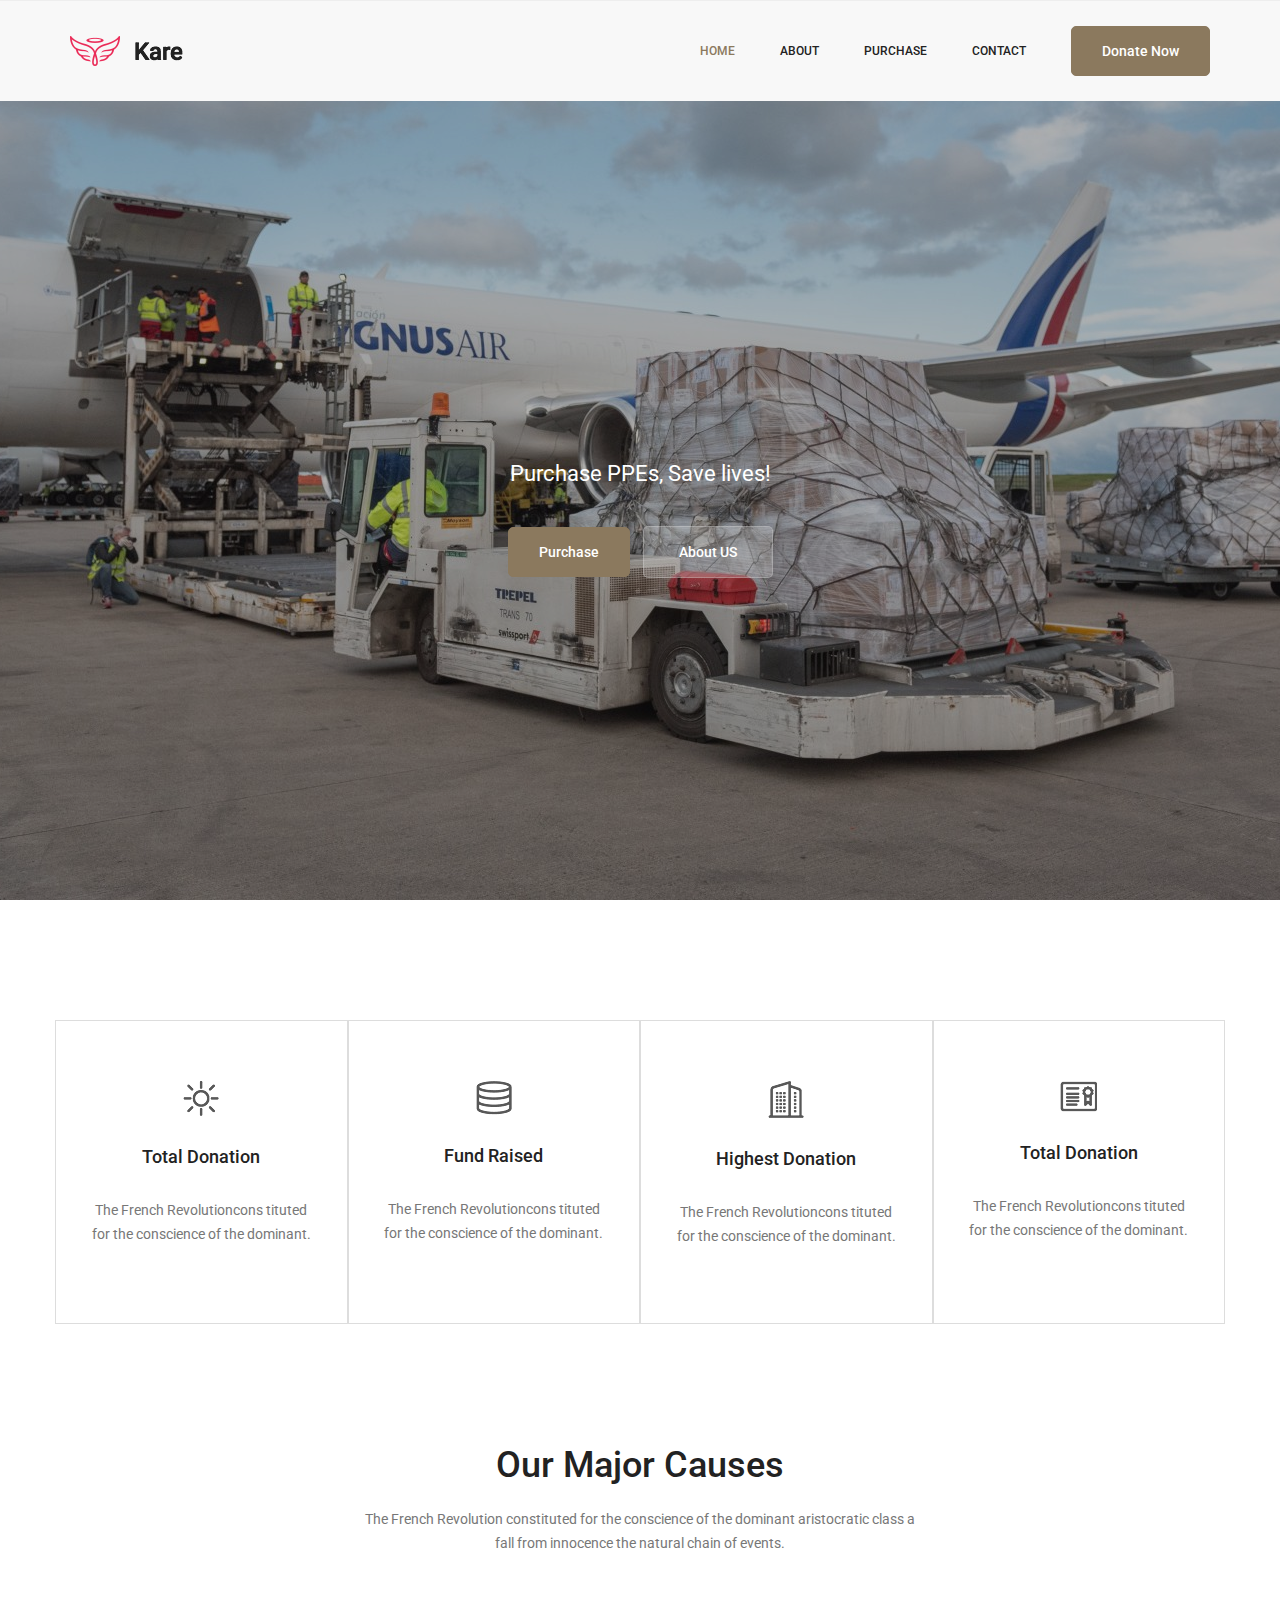
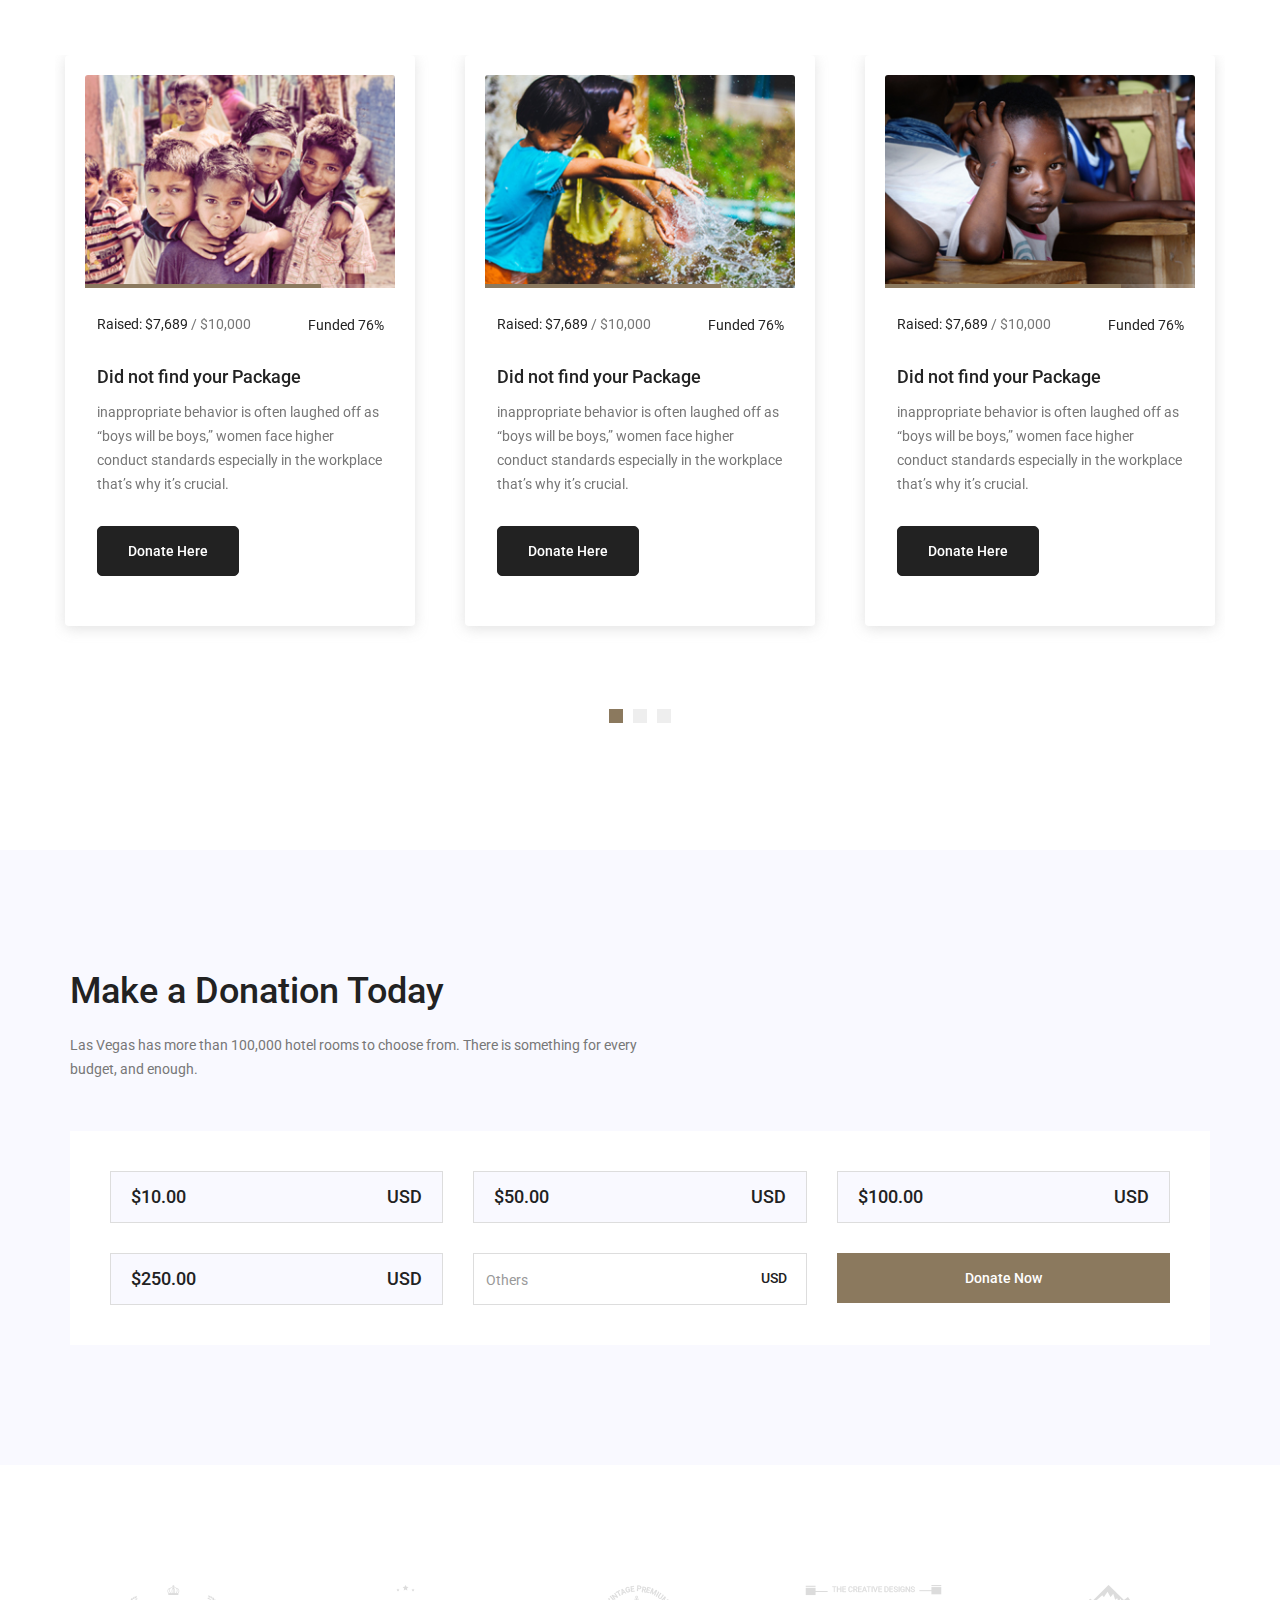
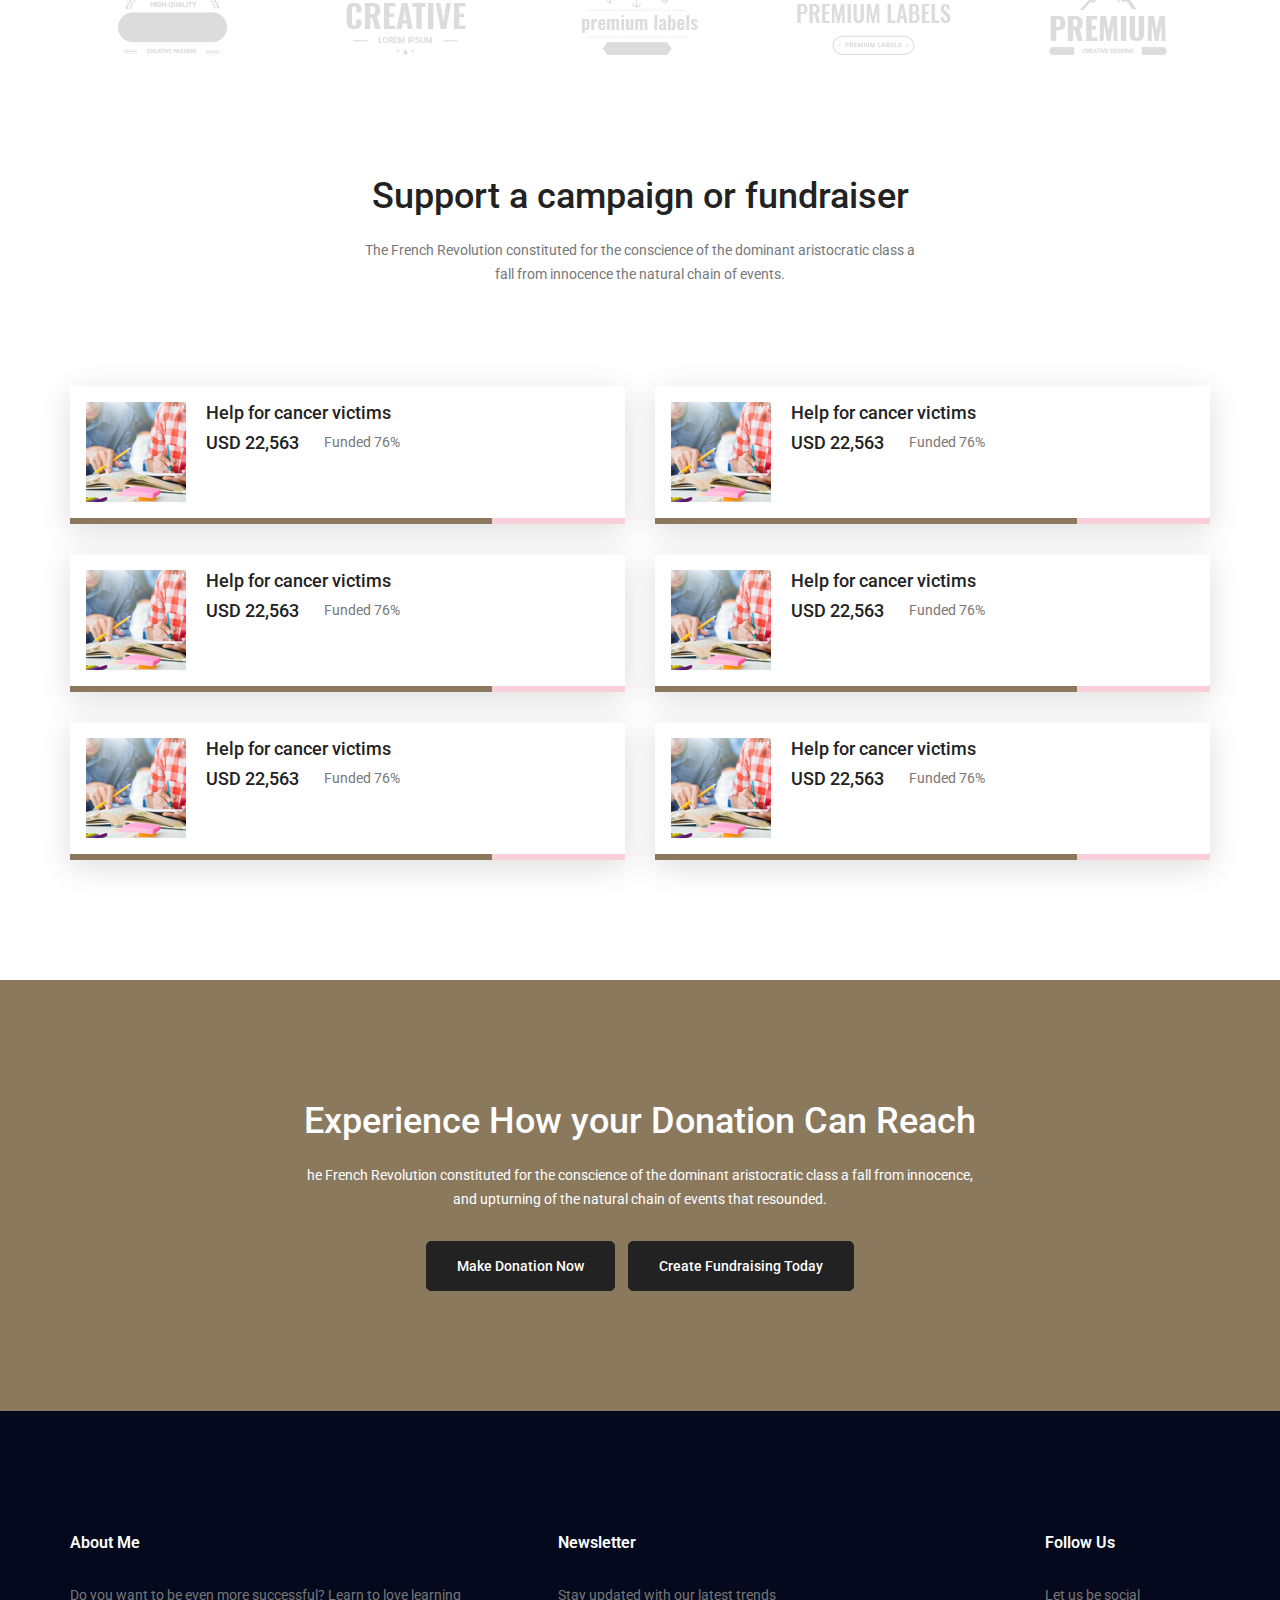
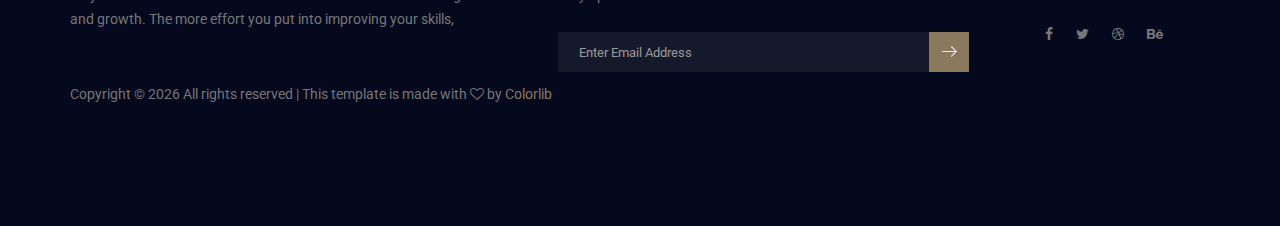
==== index.html @ 0da56884 "skeleton code" ====
<!doctype html>
<html lang="en">

<head>
	<!-- Required meta tags -->
	<meta charset="utf-8">
	<meta name="viewport" content="width=device-width, initial-scale=1, shrink-to-fit=no">
	<link rel="icon" href="img/favicon.png" type="image/png">
	<title>Kare Charity</title>
	<!-- Bootstrap CSS -->
	<link rel="stylesheet" href="css/bootstrap.css">
	<link rel="stylesheet" href="vendors/linericon/style.css">
	<link rel="stylesheet" href="css/font-awesome.min.css">
	<link rel="stylesheet" href="vendors/owl-carousel/owl.carousel.min.css">
	<link rel="stylesheet" href="vendors/lightbox/simpleLightbox.css">
	<link rel="stylesheet" href="vendors/nice-select/css/nice-select.css">
	<link rel="stylesheet" href="vendors/animate-css/animate.css">
	<link rel="stylesheet" href="vendors/jquery-ui/jquery-ui.css">
	<!-- main css -->
	<link rel="stylesheet" href="css/style.css">
	<link rel="stylesheet" href="css/responsive.css">
</head>

<body>


	<!--================Header Menu Area =================-->
	<header class="header_area">
		<div class="main_menu">
			<nav class="navbar navbar-expand-lg navbar-light">
				<div class="container">
					<!-- Brand and toggle get grouped for better mobile display -->
					<a class="navbar-brand logo_h" href="index.html">
						<img src="img/logo.png" alt="">
					</a>
					<button class="navbar-toggler" type="button" data-toggle="collapse"
						data-target="#navbarSupportedContent" aria-controls="navbarSupportedContent"
						aria-expanded="false" aria-label="Toggle navigation">
						<span class="icon-bar"></span>
						<span class="icon-bar"></span>
						<span class="icon-bar"></span>
					</button>
					<!-- Collect the nav links, forms, and other content for toggling -->
					<div class="collapse navbar-collapse offset" id="navbarSupportedContent">
						<div class="row ml-0 w-100">
							<div class="col-lg-12 pr-0">
								<ul class="nav navbar-nav center_nav pull-right">
									<li class="nav-item active">
										<a class="nav-link" href="index.html">Home</a>
									</li>
									<li class="nav-item ">
										<a class="nav-link" href="causes.html">About</a>
									</li>
									<li class="nav-item submenu dropdown">
										<a href="#" class="nav-link dropdown-toggle" data-toggle="dropdown"
											role="button" aria-haspopup="true" aria-expanded="false">Purchase</a>
										<ul class="dropdown-menu">
											<li class="nav-item">
												<a class="nav-link" href="about.html">Face Mask</a>
											</li>
											<li class="nav-item">
												<a class="nav-link" href="donation.html">Hand gloves</a>
											</li>
											<li class="nav-item">
												<a class="nav-link" href="elements.html">Face shield</a>
											</li>
										</ul>
									</li>
									<li class="nav-item">
										<a class="nav-link" href="contact.html">Contact</a>
									</li>
									<li class="nav-item">
										<a class="main_btn" href="donation.html">donate now</a>
									</li>
								</ul>
							</div>
						</div>
					</div>
				</div>
			</nav>
		</div>
	</header>
	<!--================Header Menu Area =================-->

	<!--================ Home Banner Area =================-->
	<section class="home_banner_area">
		<div class="overlay"></div>
		<div class="banner_inner d-flex align-items-center">
			<div class="container">
				<div class="banner_content row">
					<div class="offset-lg-2 col-lg-8">
						<p style="font-size: 22px">Purchase PPEs, Save lives!</p>
						<a class="main_btn mr-10" href="#">Purchase</a>
						<a class="white_bg_btn" href="#">About US</a>
					</div>
				</div>
			</div>
		</div>
	</section>
	<!--================ End Home Banner Area =================-->


	<!--================ Start important-points section =================-->
	<section class="donation_details pad_top">
		<div class="container">
			<div class="row">
				<div class="col-lg-3 col-md-6 single_donation_box">
					<img src="img/icons/home1.png" alt="">
					<h4>Total Donation</h4>
					<p>
						The French Revolutioncons tituted for the conscience of the dominant.
					</p>
				</div>
				<div class="col-lg-3 col-md-6 single_donation_box">
					<img src="img/icons/home2.png" alt="">
					<h4>Fund Raised</h4>
					<p>
						The French Revolutioncons tituted for the conscience of the dominant.
					</p>
				</div>
				<div class="col-lg-3 col-md-6 single_donation_box">
					<img src="img/icons/home3.png" alt="">
					<h4>Highest Donation</h4>
					<p>
						The French Revolutioncons tituted for the conscience of the dominant.
					</p>
				</div>
				<div class="col-lg-3 col-md-6 single_donation_box">
					<img src="img/icons/home4.png" alt="">
					<h4>Total Donation</h4>
					<p>
						The French Revolutioncons tituted for the conscience of the dominant.
					</p>
				</div>
			</div>
		</div>
	</section>
	<!--================ End important-points section =================-->

	<!--================ Start Our Major Cause section =================-->
	<section class="our_major_cause section_gap">
		<div class="container">
			<div class="row justify-content-center section-title-wrap">
				<div class="col-lg-12">
					<h1>Our Major Causes</h1>
					<p>
						The French Revolution constituted for the conscience of the dominant aristocratic class a fall
						from innocence the natural
						chain of events.
					</p>
				</div>
			</div>

			<div class="row">
				<div id="our-major-cause" class="owl-carousel">
					<div class="card">
						<div class="card-body">
							<figure>
								<img class="card-img-top img-fluid" src="img/donation/d1.jpg" alt="Card image cap">
							</figure>
							<div class="progress">
								<div class="progress-bar" role="progressbar" aria-valuenow="76" aria-valuemin="0"
									aria-valuemax="100" style="width: 76%;">
									<span>Funded 76%</span>
								</div>
							</div>
							<div class="card_inner_body">
								<div class="card-body-top">
									<span>Raised: $7,689</span> / $10,000
								</div>
								<h4 class="card-title">Did not find your Package</h4>
								<p class="card-text">inappropriate behavior is often laughed off as “boys will be boys,”
									women face higher conduct standards especially
									in the workplace that’s why it’s crucial.
								</p>
								<a href="#" class="main_btn2">donate here</a>
							</div>
						</div>
					</div>

					<div class="card">
						<div class="card-body">
							<figure>
								<img class="card-img-top img-fluid" src="img/donation/d2.jpg" alt="Card image cap">
							</figure>
							<div class="progress">
								<div class="progress-bar" role="progressbar" aria-valuenow="76" aria-valuemin="0"
									aria-valuemax="100" style="width: 76%;">
									<span>Funded 76%</span>
								</div>
							</div>
							<div class="card_inner_body">
								<div class="card-body-top">
									<span>Raised: $7,689</span> / $10,000
								</div>
								<h4 class="card-title">Did not find your Package</h4>
								<p class="card-text">inappropriate behavior is often laughed off as “boys will be boys,”
									women face higher conduct standards especially
									in the workplace that’s why it’s crucial.
								</p>
								<a href="#" class="main_btn2">donate here</a>
							</div>
						</div>
					</div>

					<div class="card">
						<div class="card-body">
							<figure>
								<img class="card-img-top img-fluid" src="img/donation/d3.jpg" alt="Card image cap">
							</figure>
							<div class="progress">
								<div class="progress-bar" role="progressbar" aria-valuenow="76" aria-valuemin="0"
									aria-valuemax="100" style="width: 76%;">
									<span>Funded 76%</span>
								</div>
							</div>
							<div class="card_inner_body">
								<div class="card-body-top">
									<span>Raised: $7,689</span> / $10,000
								</div>
								<h4 class="card-title">Did not find your Package</h4>
								<p class="card-text">inappropriate behavior is often laughed off as “boys will be boys,”
									women face higher conduct standards especially
									in the workplace that’s why it’s crucial.
								</p>
								<a href="#" class="main_btn2">donate here</a>
							</div>
						</div>
					</div>

					<div class="card">
						<div class="card-body">
							<figure>
								<img class="card-img-top img-fluid" src="img/donation/d2.jpg" alt="Card image cap">
							</figure>
							<div class="progress">
								<div class="progress-bar" role="progressbar" aria-valuenow="76" aria-valuemin="0"
									aria-valuemax="100" style="width: 76%;">
									<span>Funded 76%</span>
								</div>
							</div>
							<div class="card_inner_body">
								<div class="card-body-top">
									<span>Raised: $7,689</span> / $10,000
								</div>
								<h4 class="card-title">Did not find your Package</h4>
								<p class="card-text">inappropriate behavior is often laughed off as “boys will be boys,”
									women face higher conduct standards especially
									in the workplace that’s why it’s crucial.
								</p>
								<a href="#" class="main_btn2">donate here</a>
							</div>
						</div>
					</div>

					<div class="card">
						<div class="card-body">
							<figure>
								<img class="card-img-top img-fluid" src="img/donation/d3.jpg" alt="Card image cap">
							</figure>
							<div class="progress">
								<div class="progress-bar" role="progressbar" aria-valuenow="76" aria-valuemin="0"
									aria-valuemax="100" style="width: 76%;">
									<span>Funded 76%</span>
								</div>
							</div>
							<div class="card_inner_body">
								<div class="card-body-top">
									<span>Raised: $7,689</span> / $10,000
								</div>
								<h4 class="card-title">Did not find your Package</h4>
								<p class="card-text">inappropriate behavior is often laughed off as “boys will be boys,”
									women face higher conduct standards especially
									in the workplace that’s why it’s crucial.
								</p>
								<a href="#" class="main_btn2">donate here</a>
							</div>
						</div>
					</div>

					<div class="card">
						<div class="card-body">
							<figure>
								<img class="card-img-top img-fluid" src="img/donation/d1.jpg" alt="Card image cap">
							</figure>
							<div class="progress">
								<div class="progress-bar" role="progressbar" aria-valuenow="76" aria-valuemin="0"
									aria-valuemax="100" style="width: 76%;">
									<span>Funded 76%</span>
								</div>
							</div>
							<div class="card_inner_body">
								<div class="card-body-top">
									<span>Raised: $7,689</span> / $10,000
								</div>
								<h4 class="card-title">Did not find your Package</h4>
								<p class="card-text">inappropriate behavior is often laughed off as “boys will be boys,”
									women face higher conduct standards especially
									in the workplace that’s why it’s crucial.
								</p>
								<a href="#" class="main_btn2">donate here</a>
							</div>
						</div>
					</div>

					<div class="card">
						<div class="card-body">
							<figure>
								<img class="card-img-top img-fluid" src="img/donation/d2.jpg" alt="Card image cap">
							</figure>
							<div class="progress">
								<div class="progress-bar" role="progressbar" aria-valuenow="76" aria-valuemin="0"
									aria-valuemax="100" style="width: 76%;">
									<span>Funded 76%</span>
								</div>
							</div>
							<div class="card_inner_body">
								<div class="card-body-top">
									<span>Raised: $7,689</span> / $10,000
								</div>
								<h4 class="card-title">Did not find your Package</h4>
								<p class="card-text">inappropriate behavior is often laughed off as “boys will be boys,”
									women face higher conduct standards especially
									in the workplace that’s why it’s crucial.
								</p>
								<a href="#" class="main_btn2">donate here</a>
							</div>
						</div>
					</div>
				</div>
			</div>
		</div>
	</section>
	<!--================ Ens Our Major Cause section =================-->

	<!--================ Start Make Donation Area =================-->
	<section class="make_donation section_gap">
		<div class="container">
			<div class="row justify-content-start section-title-wrap">
				<div class="col-lg-12">
					<h1>Make a Donation Today</h1>
					<p>
						Las Vegas has more than 100,000 hotel rooms to choose from. There is something for every budget,
						and enough.
					</p>
				</div>
			</div>

			<div class="donate_now_wrapper">
				<form>
					<div class="row">
						<div class="col-lg-4">
							<div class="donate_box mb-30">
								<div class="form-check">
									<input type="radio" class="form-check-input" name="donation" id="ten_doller">
									<label class="form-check-label d-flex justify-content-between" for="ten_doller">
										<div class="label_text">
											$10.00
										</div>
										<div class="label_text">
											USD
										</div>
									</label>
								</div>
							</div>
						</div>

						<div class="col-lg-4">
							<div class="donate_box mb-30">
								<div class="form-check">
									<input type="radio" class="form-check-input" name="donation" id="fifty_doller">
									<label class="form-check-label d-flex justify-content-between" for="fifty_doller">
										<div class="label_text">
											$50.00
										</div>
										<div class="label_text">
											USD
										</div>
									</label>
								</div>
							</div>
						</div>

						<div class="col-lg-4">
							<div class="donate_box mb-30">
								<div class="form-check">
									<input type="radio" class="form-check-input" name="donation" id="hundred_doller">
									<label class="form-check-label d-flex justify-content-between" for="hundred_doller">
										<div class="label_text">
											$100.00
										</div>
										<div class="label_text">
											USD
										</div>
									</label>
								</div>
							</div>
						</div>

						<div class="col-lg-4">
							<div class="donate_box">
								<div class="form-check">
									<input type="radio" class="form-check-input" name="donation" id="two_fifty__doller">
									<label class="form-check-label d-flex justify-content-between"
										for="two_fifty__doller">
										<div class="label_text">
											$250.00
										</div>
										<div class="label_text">
											USD
										</div>
									</label>
								</div>
							</div>
						</div>

						<div class="col-lg-4">
							<div class="donate_box">
								<div class="form-group">
									<input type="text" placeholder="Others" onfocus="this.placeholder = ''"
										onblur="this.placeholder = 'Others'" class="form-control">
									<span class="fs-14">USD</span>
								</div>
							</div>
						</div>

						<div class="col-lg-4">
							<div class="donate_box">
								<button type="submit" class="main_btn w-100">donate now</button>
							</div>
						</div>
					</div>
				</form>
			</div>
		</div>
	</section>
	<!--================ End Make Donation Area =================-->

	<!--================ Start Clients Logo Area =================-->
	<section class="clients_logo_area section_gap">
		<div class="container">
			<div class="clients_slider owl-carousel">
				<div class="item">
					<img src="img/clients-logo/c-logo-1.png" alt="">
				</div>
				<div class="item">
					<img src="img/clients-logo/c-logo-2.png" alt="">
				</div>
				<div class="item">
					<img src="img/clients-logo/c-logo-3.png" alt="">
				</div>
				<div class="item">
					<img src="img/clients-logo/c-logo-4.png" alt="">
				</div>
				<div class="item">
					<img src="img/clients-logo/c-logo-5.png" alt="">
				</div>
			</div>
		</div>
	</section>
	<!--================ End Clients Logo Area =================-->

	<!--================ Support Campaign Area =================-->
	<section class="support_campaign pad_bottom">
		<div class="container">
			<div class="row justify-content-center section-title-wrap">
				<div class="col-lg-12">
					<h1>Support a campaign or fundraiser</h1>
					<p>
						The French Revolution constituted for the conscience of the dominant aristocratic class a fall
						from innocence the natural
						chain of events.
					</p>
				</div>
			</div>

			<div class="row">
				<div class="col-lg-6 mb-30">
					<div class="campaign_box">
						<div class="camppaign d-flex">
							<div class="img-box">
								<img class="img-fluid" src="img/donation/sc1.jpg" alt="">
							</div>

							<div>
								<h4>Help for cancer victims</h4>
								<h4>USD 22,563</h4>
							</div>
						</div>

						<div class="progress">
							<div class="progress-bar" role="progressbar" aria-valuenow="76" aria-valuemin="0"
								aria-valuemax="100" style="width: 76%;">
								<span>Funded 76%</span>
							</div>
						</div>
					</div>
				</div>

				<div class="col-lg-6 mb-30">
					<div class="campaign_box">
						<div class="camppaign d-flex">
							<div class="img-box">
								<img class="img-fluid" src="img/donation/sc1.jpg" alt="">
							</div>

							<div>
								<h4>Help for cancer victims</h4>
								<h4>USD 22,563</h4>
							</div>
						</div>

						<div class="progress">
							<div class="progress-bar" role="progressbar" aria-valuenow="76" aria-valuemin="0"
								aria-valuemax="100" style="width: 76%;">
								<span>Funded 76%</span>
							</div>
						</div>
					</div>
				</div>

				<div class="col-lg-6 mb-30">
					<div class="campaign_box">
						<div class="camppaign d-flex">
							<div class="img-box">
								<img class="img-fluid" src="img/donation/sc1.jpg" alt="">
							</div>

							<div>
								<h4>Help for cancer victims</h4>
								<h4>USD 22,563</h4>
							</div>
						</div>

						<div class="progress">
							<div class="progress-bar" role="progressbar" aria-valuenow="76" aria-valuemin="0"
								aria-valuemax="100" style="width: 76%;">
								<span>Funded 76%</span>
							</div>
						</div>
					</div>
				</div>

				<div class="col-lg-6 mb-30">
					<div class="campaign_box">
						<div class="camppaign d-flex">
							<div class="img-box">
								<img class="img-fluid" src="img/donation/sc1.jpg" alt="">
							</div>

							<div>
								<h4>Help for cancer victims</h4>
								<h4>USD 22,563</h4>
							</div>
						</div>

						<div class="progress">
							<div class="progress-bar" role="progressbar" aria-valuenow="76" aria-valuemin="0"
								aria-valuemax="100" style="width: 76%;">
								<span>Funded 76%</span>
							</div>
						</div>
					</div>
				</div>

				<div class="col-lg-6">
					<div class="campaign_box">
						<div class="camppaign d-flex">
							<div class="img-box">
								<img class="img-fluid" src="img/donation/sc1.jpg" alt="">
							</div>

							<div>
								<h4>Help for cancer victims</h4>
								<h4>USD 22,563</h4>
							</div>
						</div>

						<div class="progress">
							<div class="progress-bar" role="progressbar" aria-valuenow="76" aria-valuemin="0"
								aria-valuemax="100" style="width: 76%;">
								<span>Funded 76%</span>
							</div>
						</div>
					</div>
				</div>

				<div class="col-lg-6">
					<div class="campaign_box">
						<div class="camppaign d-flex">
							<div class="img-box">
								<img class="img-fluid" src="img/donation/sc1.jpg" alt="">
							</div>

							<div>
								<h4>Help for cancer victims</h4>
								<h4>USD 22,563</h4>
							</div>
						</div>

						<div class="progress">
							<div class="progress-bar" role="progressbar" aria-valuenow="76" aria-valuemin="0"
								aria-valuemax="100" style="width: 76%;">
								<span>Funded 76%</span>
							</div>
						</div>
					</div>
				</div>
			</div>
		</div>
	</section>
	<!--================ End Support Campaing Area =================-->

	<!--================ Start Experience Area =================-->
	<section class="experience_donation section_gap">
		<div class="container">
			<div class="row align-items-center justify-content-center">
				<div class="col-lg-12">
					<h1>Experience How your Donation Can Reach</h1>
					<p>he French Revolution constituted for the conscience of the dominant aristocratic class a fall
						from innocence, and upturning
						of the natural chain of events that resounded.</p>
					<a href="#" class="main_btn2 mr-10">make donation now</a>
					<a href="#" class="main_btn2">Create Fundraising today</a>
				</div>
			</div>
		</div>
	</section>
	<!--================ End Experience Area =================-->

	<!--================ Start Footer Area  =================-->
	<footer class="footer-area section_gap">
		<div class="container">
			<div class="row">
				<div class="col-lg-5  col-md-6 col-sm-6">
					<div class="single-footer-widget">
						<h6 class="footer_title">About Me</h6>
						<p>
							Do you want to be even more successful? Learn to love learning and growth. The more effort
							you put into improving your skills,
						</p>
					</div>
				</div>
				<div class="col-lg-5 col-md-6 col-sm-6">
					<div class="single-footer-widget">
						<h6 class="footer_title">Newsletter</h6>
						<p>Stay updated with our latest trends</p>
						<div id="mc_embed_signup">
							<form target="_blank"
								action="https://spondonit.us12.list-manage.com/subscribe/post?u=1462626880ade1ac87bd9c93a&amp;id=92a4423d01"
								method="get" class="subscribe_form relative">
								<div class="input-group d-flex flex-row">
									<input name="EMAIL" placeholder="Enter Email Address"
										onfocus="this.placeholder = ''" onblur="this.placeholder = 'Email Address '"
										required="" type="email">
									<button class="btn sub-btn">
										<span class="lnr lnr-arrow-right"></span>
									</button>
								</div>
								<div class="mt-10 info"></div>
							</form>
						</div>
					</div>
				</div>
				<div class="col-lg-2 col-md-6 col-sm-6">
					<div class="single-footer-widget f_social_wd">
						<h6 class="footer_title">Follow Us</h6>
						<p>Let us be social</p>
						<div class="f_social">
							<a href="#">
								<i class="fa fa-facebook"></i>
							</a>
							<a href="#">
								<i class="fa fa-twitter"></i>
							</a>
							<a href="#">
								<i class="fa fa-dribbble"></i>
							</a>
							<a href="#">
								<i class="fa fa-behance"></i>
							</a>
						</div>
					</div>
				</div>
			</div>

			<div class="row">
				<div class="col-lg-12">
					<p class="copyright">
						<!-- Link back to Colorlib can't be removed. Template is licensed under CC BY 3.0. -->
						Copyright &copy;
						<script>document.write(new Date().getFullYear());</script> All rights reserved | This template
						is made with <i class="fa fa-heart-o" aria-hidden="true"></i> by <a href="https://colorlib.com"
							target="_blank">Colorlib</a>
						<!-- Link back to Colorlib can't be removed. Template is licensed under CC BY 3.0. -->
					</p>
				</div>
			</div>
		</div>
	</footer>
	<!--================ End Footer Area  =================-->



	<!-- Optional JavaScript -->
	<!-- jQuery first, then Popper.js, then Bootstrap JS -->
	<script src="js/jquery-3.2.1.min.js"></script>
	<script src="js/popper.js"></script>
	<script src="js/bootstrap.min.js"></script>
	<!-- <script src="vendors/lightbox/simpleLightbox.min.js"></script> -->
	<script src="vendors/nice-select/js/jquery.nice-select.min.js"></script>
	<!-- <script src="vendors/isotope/imagesloaded.pkgd.min.js"></script> -->
	<script src="vendors/isotope/isotope-min.js"></script>
	<script src="vendors/owl-carousel/owl.carousel.min.js"></script>
	<script src="js/jquery.ajaxchimp.min.js"></script>
	<!-- <script src="vendors/counter-up/jquery.waypoints.min.js"></script> -->
	<!-- <script src="vendors/flipclock/timer.js"></script> -->
	<!-- <script src="vendors/counter-up/jquery.counterup.js"></script> -->
	<script src="js/mail-script.js"></script>
	<script src="js/custom.js"></script>
</body>

</html>
---- vendors/linericon/style.css ----
@font-face {
	font-family: 'Linearicons-Free';
	src:url('fonts/Linearicons-Free.eot?w118d');
	src:url('fonts/Linearicons-Free.eot?#iefixw118d') format('embedded-opentype'),
		url('fonts/Linearicons-Free.woff2?w118d') format('woff2'),
		url('fonts/Linearicons-Free.woff?w118d') format('woff'),
		url('fonts/Linearicons-Free.ttf?w118d') format('truetype'),
		url('fonts/Linearicons-Free.svg?w118d#Linearicons-Free') format('svg');
	font-weight: normal;
	font-style: normal;
}

.lnr {
	font-family: 'Linearicons-Free';
	speak: none;
	font-style: normal;
	font-weight: normal;
	font-variant: normal;
	text-transform: none;
	line-height: 1;

	/* Better Font Rendering =========== */
	-webkit-font-smoothing: antialiased;
	-moz-osx-font-smoothing: grayscale;
}

.lnr-home:before {
	content: "\e800";
}
.lnr-apartment:before {
	content: "\e801";
}
.lnr-pencil:before {
	content: "\e802";
}
.lnr-magic-wand:before {
	content: "\e803";
}
.lnr-drop:before {
	content: "\e804";
}
.lnr-lighter:before {
	content: "\e805";
}
.lnr-poop:before {
	content: "\e806";
}
.lnr-sun:before {
	content: "\e807";
}
.lnr-moon:before {
	content: "\e808";
}
.lnr-cloud:before {
	content: "\e809";
}
.lnr-cloud-upload:before {
	content: "\e80a";
}
.lnr-cloud-download:before {
	content: "\e80b";
}
.lnr-cloud-sync:before {
	content: "\e80c";
}
.lnr-cloud-check:before {
	content: "\e80d";
}
.lnr-database:before {
	content: "\e80e";
}
.lnr-lock:before {
	content: "\e80f";
}
.lnr-cog:before {
	content: "\e810";
}
.lnr-trash:before {
	content: "\e811";
}
.lnr-dice:before {
	content: "\e812";
}
.lnr-heart:before {
	content: "\e813";
}
.lnr-star:before {
	content: "\e814";
}
.lnr-star-half:before {
	content: "\e815";
}
.lnr-star-empty:before {
	content: "\e816";
}
.lnr-flag:before {
	content: "\e817";
}
.lnr-envelope:before {
	content: "\e818";
}
.lnr-paperclip:before {
	content: "\e819";
}
.lnr-inbox:before {
	content: "\e81a";
}
.lnr-eye:before {
	content: "\e81b";
}
.lnr-printer:before {
	content: "\e81c";
}
.lnr-file-empty:before {
	content: "\e81d";
}
.lnr-file-add:before {
	content: "\e81e";
}
.lnr-enter:before {
	content: "\e81f";
}
.lnr-exit:before {
	content: "\e820";
}
.lnr-graduation-hat:before {
	content: "\e821";
}
.lnr-license:before {
	content: "\e822";
}
.lnr-music-note:before {
	content: "\e823";
}
.lnr-film-play:before {
	content: "\e824";
}
.lnr-camera-video:before {
	content: "\e825";
}
.lnr-camera:before {
	content: "\e826";
}
.lnr-picture:before {
	content: "\e827";
}
.lnr-book:before {
	content: "\e828";
}
.lnr-bookmark:before {
	content: "\e829";
}
.lnr-user:before {
	content: "\e82a";
}
.lnr-users:before {
	content: "\e82b";
}
.lnr-shirt:before {
	content: "\e82c";
}
.lnr-store:before {
	content: "\e82d";
}
.lnr-cart:before {
	content: "\e82e";
}
.lnr-tag:before {
	content: "\e82f";
}
.lnr-phone-handset:before {
	content: "\e830";
}
.lnr-phone:before {
	content: "\e831";
}
.lnr-pushpin:before {
	content: "\e832";
}
.lnr-map-marker:before {
	content: "\e833";
}
.lnr-map:before {
	content: "\e834";
}
.lnr-location:before {
	content: "\e835";
}
.lnr-calendar-full:before {
	content: "\e836";
}
.lnr-keyboard:before {
	content: "\e837";
}
.lnr-spell-check:before {
	content: "\e838";
}
.lnr-screen:before {
	content: "\e839";
}
.lnr-smartphone:before {
	content: "\e83a";
}
.lnr-tablet:before {
	content: "\e83b";
}
.lnr-laptop:before {
	content: "\e83c";
}
.lnr-laptop-phone:before {
	content: "\e83d";
}
.lnr-power-switch:before {
	content: "\e83e";
}
.lnr-bubble:before {
	content: "\e83f";
}
.lnr-heart-pulse:before {
	content: "\e840";
}
.lnr-construction:before {
	content: "\e841";
}
.lnr-pie-chart:before {
	content: "\e842";
}
.lnr-chart-bars:before {
	content: "\e843";
}
.lnr-gift:before {
	content: "\e844";
}
.lnr-diamond:before {
	content: "\e845";
}
.lnr-linearicons:before {
	content: "\e846";
}
.lnr-dinner:before {
	content: "\e847";
}
.lnr-coffee-cup:before {
	content: "\e848";
}
.lnr-leaf:before {
	content: "\e849";
}
.lnr-paw:before {
	content: "\e84a";
}
.lnr-rocket:before {
	content: "\e84b";
}
.lnr-briefcase:before {
	content: "\e84c";
}
.lnr-bus:before {
	content: "\e84d";
}
.lnr-car:before {
	content: "\e84e";
}
.lnr-train:before {
	content: "\e84f";
}
.lnr-bicycle:before {
	content: "\e850";
}
.lnr-wheelchair:before {
	content: "\e851";
}
.lnr-select:before {
	content: "\e852";
}
.lnr-earth:before {
	content: "\e853";
}
.lnr-smile:before {
	content: "\e854";
}
.lnr-sad:before {
	content: "\e855";
}
.lnr-neutral:before {
	content: "\e856";
}
.lnr-mustache:before {
	content: "\e857";
}
.lnr-alarm:before {
	content: "\e858";
}
.lnr-bullhorn:before {
	content: "\e859";
}
.lnr-volume-high:before {
	content: "\e85a";
}
.lnr-volume-medium:before {
	content: "\e85b";
}
.lnr-volume-low:before {
	content: "\e85c";
}
.lnr-volume:before {
	content: "\e85d";
}
.lnr-mic:before {
	content: "\e85e";
}
.lnr-hourglass:before {
	content: "\e85f";
}
.lnr-undo:before {
	content: "\e860";
}
.lnr-redo:before {
	content: "\e861";
}
.lnr-sync:before {
	content: "\e862";
}
.lnr-history:before {
	content: "\e863";
}
.lnr-clock:before {
	content: "\e864";
}
.lnr-download:before {
	content: "\e865";
}
.lnr-upload:before {
	content: "\e866";
}
.lnr-enter-down:before {
	content: "\e867";
}
.lnr-exit-up:before {
	content: "\e868";
}
.lnr-bug:before {
	content: "\e869";
}
.lnr-code:before {
	content: "\e86a";
}
.lnr-link:before {
	content: "\e86b";
}
.lnr-unlink:before {
	content: "\e86c";
}
.lnr-thumbs-up:before {
	content: "\e86d";
}
.lnr-thumbs-down:before {
	content: "\e86e";
}
.lnr-magnifier:before {
	content: "\e86f";
}
.lnr-cross:before {
	content: "\e870";
}
.lnr-menu:before {
	content: "\e871";
}
.lnr-list:before {
	content: "\e872";
}
.lnr-chevron-up:before {
	content: "\e873";
}
.lnr-chevron-down:before {
	content: "\e874";
}
.lnr-chevron-left:before {
	content: "\e875";
}
.lnr-chevron-right:before {
	content: "\e876";
}
.lnr-arrow-up:before {
	content: "\e877";
}
.lnr-arrow-down:before {
	content: "\e878";
}
.lnr-arrow-left:before {
	content: "\e879";
}
.lnr-arrow-right:before {
	content: "\e87a";
}
.lnr-move:before {
	content: "\e87b";
}
.lnr-warning:before {
	content: "\e87c";
}
.lnr-question-circle:before {
	content: "\e87d";
}
.lnr-menu-circle:before {
	content: "\e87e";
}
.lnr-checkmark-circle:before {
	content: "\e87f";
}
.lnr-cross-circle:before {
	content: "\e880";
}
.lnr-plus-circle:before {
	content: "\e881";
}
.lnr-circle-minus:before {
	content: "\e882";
}
.lnr-arrow-up-circle:before {
	content: "\e883";
}
.lnr-arrow-down-circle:before {
	content: "\e884";
}
.lnr-arrow-left-circle:before {
	content: "\e885";
}
.lnr-arrow-right-circle:before {
	content: "\e886";
}
.lnr-chevron-up-circle:before {
	content: "\e887";
}
.lnr-chevron-down-circle:before {
	content: "\e888";
}
.lnr-chevron-left-circle:before {
	content: "\e889";
}
.lnr-chevron-right-circle:before {
	content: "\e88a";
}
.lnr-crop:before {
	content: "\e88b";
}
.lnr-frame-expand:before {
	content: "\e88c";
}
.lnr-frame-contract:before {
	content: "\e88d";
}
.lnr-layers:before {
	content: "\e88e";
}
.lnr-funnel:before {
	content: "\e88f";
}
.lnr-text-format:before {
	content: "\e890";
}
.lnr-text-format-remove:before {
	content: "\e891";
}
.lnr-text-size:before {
	content: "\e892";
}
.lnr-bold:before {
	content: "\e893";
}
.lnr-italic:before {
	content: "\e894";
}
.lnr-underline:before {
	content: "\e895";
}
.lnr-strikethrough:before {
	content: "\e896";
}
.lnr-highlight:before {
	content: "\e897";
}
.lnr-text-align-left:before {
	content: "\e898";
}
.lnr-text-align-center:before {
	content: "\e899";
}
.lnr-text-align-right:before {
	content: "\e89a";
}
.lnr-text-align-justify:before {
	content: "\e89b";
}
.lnr-line-spacing:before {
	content: "\e89c";
}
.lnr-indent-increase:before {
	content: "\e89d";
}
.lnr-indent-decrease:before {
	content: "\e89e";
}
.lnr-pilcrow:before {
	content: "\e89f";
}
.lnr-direction-ltr:before {
	content: "\e8a0";
}
.lnr-direction-rtl:before {
	content: "\e8a1";
}
.lnr-page-break:before {
	content: "\e8a2";
}
.lnr-sort-alpha-asc:before {
	content: "\e8a3";
}
.lnr-sort-amount-asc:before {
	content: "\e8a4";
}
.lnr-hand:before {
	content: "\e8a5";
}
.lnr-pointer-up:before {
	content: "\e8a6";
}
.lnr-pointer-right:before {
	content: "\e8a7";
}
.lnr-pointer-down:before {
	content: "\e8a8";
}
.lnr-pointer-left:before {
	content: "\e8a9";
}
---- vendors/lightbox/simpleLightbox.css ----
.slbOverlay, .slbWrapOuter, .slbWrap {
  position: fixed;
  top: 0;
  right: 0;
  bottom: 0;
  left: 0;
}

.slbOverlay {
  overflow: hidden;
  z-index: 2000;
  background-color: #000;
  opacity: 0.7;
  filter: alpha(opacity=70);
  -webkit-animation: slbOverlay 0.5s;
  -moz-animation: slbOverlay 0.5s;
  animation: slbOverlay 0.5s;
}

.slbWrapOuter {
  overflow-x: hidden;
  overflow-y: auto;
  z-index: 2010;
}

.slbWrap {
  position: absolute;
  text-align: center;
}

.slbWrap:before {
  content: "";
  display: inline-block;
  height: 100%;
  vertical-align: middle;
}

.slbContentOuter {
  display: inline-block;
  vertical-align: middle;
  margin: 0px auto;
  padding: 0 1em;
  box-sizing: border-box;
  z-index: 2020;
  text-align: left;
  max-width: 100%;
}

.slbContentEl .slbContentOuter {
  padding: 5em 1em;
}

.slbContent {
  position: relative;
}

.slbContentEl .slbContent {
  -webkit-animation: slbEnter 0.3s;
  -moz-animation: slbEnter 0.3s;
  animation: slbEnter 0.3s;
  background-color: #fff;
  box-shadow: 0 0.2em 1em rgba(0, 0, 0, 0.4);
}

.slbImageWrap {
  -webkit-animation: slbEnter 0.3s;
  -moz-animation: slbEnter 0.3s;
  animation: slbEnter 0.3s;
  position: relative;
}

.slbImageWrap:after {
  content: "";
  position: absolute;
  left: 0;
  right: 0;
  top: 5em;
  bottom: 5em;
  display: block;
  z-index: -1;
  box-shadow: 0 0.2em 1em rgba(0, 0, 0, 0.6);
  background-color: #FFF;
}

.slbImage {
  width: auto;
  max-width: 100%;
  height: auto;
  display: block;
  line-height: 0;
  box-sizing: border-box;
  padding: 5em 0;
  margin: 0 auto;
}

.slbCaption {
  display: inline-block;
  max-width: 100%;
  overflow: hidden;
  text-overflow: ellipsis;
  white-space: nowrap;
  word-wrap: normal;
  font-size: 1.4em;
  position: absolute;
  left: 0;
  right: 0;
  bottom: 0;
  padding: 0.71429em 0;
  color: #fff;
  color: rgba(255, 255, 255, 0.7);
  text-align: center;
}

.slbCloseBtn, .slbArrow {
  margin: 0;
  padding: 0;
  border: 0;
  cursor: pointer;
  background: none;
}

.slbCloseBtn::-moz-focus-inner, .slbArrow::-moz-focus-inner {
  padding: 0;
  border: 0;
}

.slbCloseBtn:hover, .slbArrow:hover {
  opacity: 0.5;
}

.slbCloseBtn:active, .slbArrow:active {
  opacity: 0.8;
}

.slbCloseBtn {
  -webkit-animation: slbEnter 0.3s;
  -moz-animation: slbEnter 0.3s;
  animation: slbEnter 0.3s;
  font-size: 3em;
  width: 1.66667em;
  height: 1.66667em;
  line-height: 1.66667em;
  position: absolute;
  right: -0.33333em;
  top: 0;
  color: #fff;
  color: rgba(255, 255, 255, 0.7);
  text-align: center;
    outline: none;
    box-shadow: none;
}

.slbLoading .slbCloseBtn {
  display: none;
}

.slbLoadingText {
  font-size: 1.4em;
  color: #fff;
  color: rgba(255, 255, 255, 0.9);
}

.slbArrows {
  position: fixed;
  top: 50%;
  left: 0;
  right: 0;
}

.slbLoading .slbArrows {
  display: none;
}

.slbArrow {
  position: absolute;
  top: 50%;
  margin-top: -5em;
  width: 5em;
  height: 10em;
  opacity: 0.7;
  text-indent: -999em;
  overflow: hidden;
    outline: none;
    box-shadow: none;
}

.slbArrow:before {
  content: "";
  position: absolute;
  top: 50%;
  left: 50%;
  margin: -0.8em 0 0 -0.8em;
  border: 0.8em solid transparent;
}

.slbArrow.next {
  right: 0;
}

.slbArrow.next:before {
  border-left-color: #fff;
}

.slbArrow.prev {
  left: 0;
}

.slbArrow.prev:before {
  border-right-color: #fff;
}

.slbIframeCont {
  width: 80em;
  height: 0;
  overflow: hidden;
  padding-top: 56.25%;
  margin: 5em 0;
}

.slbIframe {
  position: absolute;
  top: 0;
  left: 0;
  width: 100%;
  height: 100%;
  box-shadow: 0 0.2em 1em rgba(0, 0, 0, 0.6);
  background: #000;
}

@-webkit-keyframes slbOverlay {
  from {
    opacity: 0;
  }
  to {
    opacity: 0.7;
  }
}

@-moz-keyframes slbOverlay {
  from {
    opacity: 0;
  }
  to {
    opacity: 0.7;
  }
}

@keyframes slbOverlay {
  from {
    opacity: 0;
  }
  to {
    opacity: 0.7;
  }
}

@-webkit-keyframes slbEnter {
  from {
    opacity: 0;
    -webkit-transform: translate3d(0, -1em, 0);
  }
  to {
    opacity: 1;
    -webkit-transform: translate3d(0, 0, 0);
  }
}

@-moz-keyframes slbEnter {
  from {
    opacity: 0;
    -moz-transform: translate3d(0, -1em, 0);
  }
  to {
    opacity: 1;
    -moz-transform: translate3d(0, 0, 0);
  }
}

@keyframes slbEnter {
  from {
    opacity: 0;
    -webkit-transform: translate3d(0, -1em, 0);
    -moz-transform: translate3d(0, -1em, 0);
    -ms-transform: translate3d(0, -1em, 0);
    -o-transform: translate3d(0, -1em, 0);
    transform: translate3d(0, -1em, 0);
  }
  to {
    opacity: 1;
    -webkit-transform: translate3d(0, 0, 0);
    -moz-transform: translate3d(0, 0, 0);
    -ms-transform: translate3d(0, 0, 0);
    -o-transform: translate3d(0, 0, 0);
    transform: translate3d(0, 0, 0);
  }
}
---- vendors/nice-select/css/nice-select.css ----
.nice-select {
  -webkit-tap-highlight-color: transparent;
  background-color: #fff;
  border-radius: 5px;
  border: solid 1px #e8e8e8;
  box-sizing: border-box;
  clear: both;
  cursor: pointer;
  display: block;
  float: left;
  font-family: inherit;
  font-size: 14px;
  font-weight: normal;
  height: 42px;
  line-height: 40px;
  outline: none;
  padding-left: 18px;
  padding-right: 30px;
  position: relative;
  text-align: left !important;
  -webkit-transition: all 0.2s ease-in-out;
  transition: all 0.2s ease-in-out;
  -webkit-user-select: none;
     -moz-user-select: none;
      -ms-user-select: none;
          user-select: none;
  white-space: nowrap;
  width: auto; }
  .nice-select:hover {
    border-color: #dbdbdb; }
  .nice-select:active, .nice-select.open, .nice-select:focus {
    border-color: #999; }
  .nice-select:after {
    border-bottom: 2px solid #999;
    border-right: 2px solid #999;
    content: '';
    display: block;
    height: 5px;
    margin-top: -4px;
    pointer-events: none;
    position: absolute;
    right: 12px;
    top: 50%;
    -webkit-transform-origin: 66% 66%;
        -ms-transform-origin: 66% 66%;
            transform-origin: 66% 66%;
    -webkit-transform: rotate(45deg);
        -ms-transform: rotate(45deg);
            transform: rotate(45deg);
    -webkit-transition: all 0.15s ease-in-out;
    transition: all 0.15s ease-in-out;
    width: 5px; }
  .nice-select.open:after {
    -webkit-transform: rotate(-135deg);
        -ms-transform: rotate(-135deg);
            transform: rotate(-135deg); }
  .nice-select.open .list {
    opacity: 1;
    pointer-events: auto;
    -webkit-transform: scale(1) translateY(0);
        -ms-transform: scale(1) translateY(0);
            transform: scale(1) translateY(0); }
  .nice-select.disabled {
    border-color: #ededed;
    color: #999;
    pointer-events: none; }
    .nice-select.disabled:after {
      border-color: #cccccc; }
  .nice-select.wide {
    width: 100%; }
    .nice-select.wide .list {
      left: 0 !important;
      right: 0 !important; }
  .nice-select.right {
    float: right; }
    .nice-select.right .list {
      left: auto;
      right: 0; }
  .nice-select.small {
    font-size: 12px;
    height: 36px;
    line-height: 34px; }
    .nice-select.small:after {
      height: 4px;
      width: 4px; }
    .nice-select.small .option {
      line-height: 34px;
      min-height: 34px; }
  .nice-select .list {
    background-color: #fff;
    border-radius: 5px;
    box-shadow: 0 0 0 1px rgba(68, 68, 68, 0.11);
    box-sizing: border-box;
    margin-top: 4px;
    opacity: 0;
    overflow: hidden;
    padding: 0;
    pointer-events: none;
    position: absolute;
    top: 100%;
    left: 0;
    -webkit-transform-origin: 50% 0;
        -ms-transform-origin: 50% 0;
            transform-origin: 50% 0;
    -webkit-transform: scale(0.75) translateY(-21px);
        -ms-transform: scale(0.75) translateY(-21px);
            transform: scale(0.75) translateY(-21px);
    -webkit-transition: all 0.2s cubic-bezier(0.5, 0, 0, 1.25), opacity 0.15s ease-out;
    transition: all 0.2s cubic-bezier(0.5, 0, 0, 1.25), opacity 0.15s ease-out;
    z-index: 9; }
    .nice-select .list:hover .option:not(:hover) {
      background-color: transparent !important; }
  .nice-select .option {
    cursor: pointer;
    font-weight: 400;
    line-height: 40px;
    list-style: none;
    min-height: 40px;
    outline: none;
    padding-left: 18px;
    padding-right: 29px;
    text-align: left;
    -webkit-transition: all 0.2s;
    transition: all 0.2s; }
    .nice-select .option:hover, .nice-select .option.focus, .nice-select .option.selected.focus {
      background-color: #f6f6f6; }
    .nice-select .option.selected {
      font-weight: bold; }
    .nice-select .option.disabled {
      background-color: transparent;
      color: #999;
      cursor: default; }

.no-csspointerevents .nice-select .list {
  display: none; }

.no-csspointerevents .nice-select.open .list {
  display: block; }
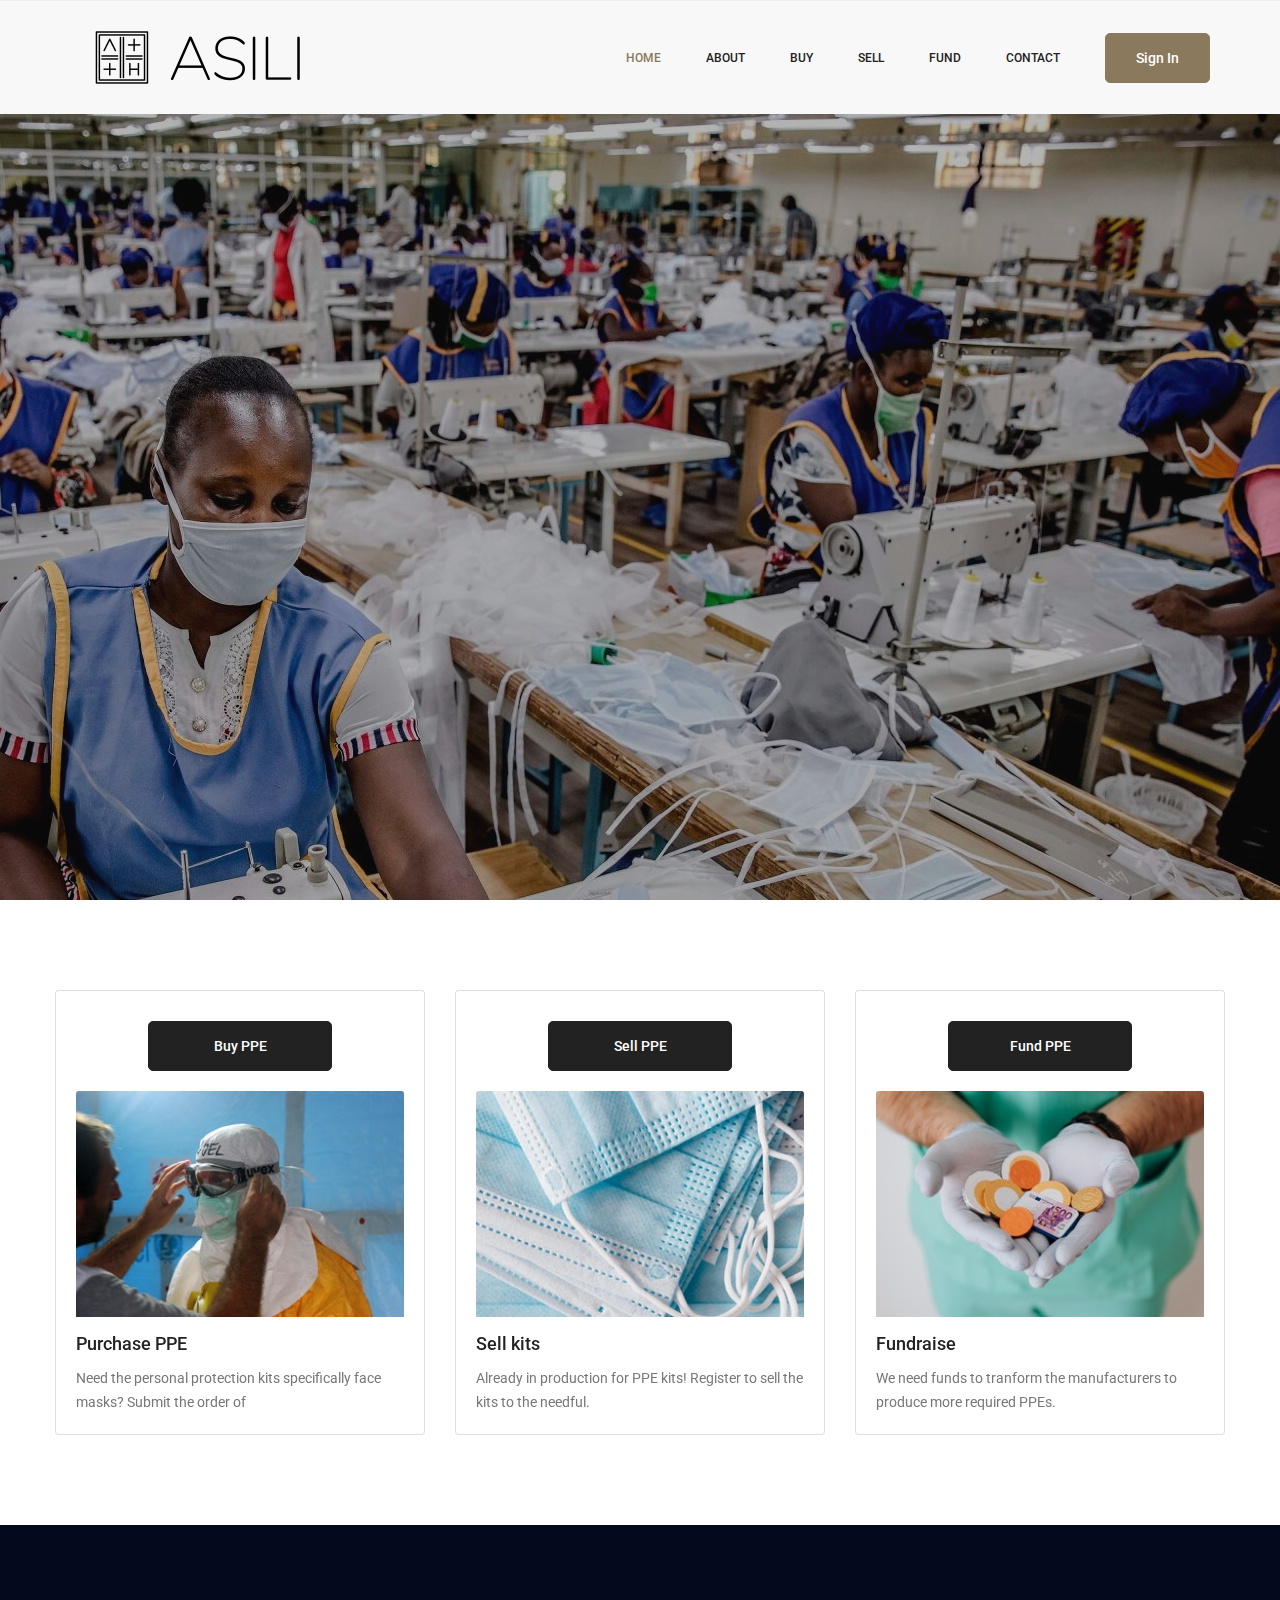
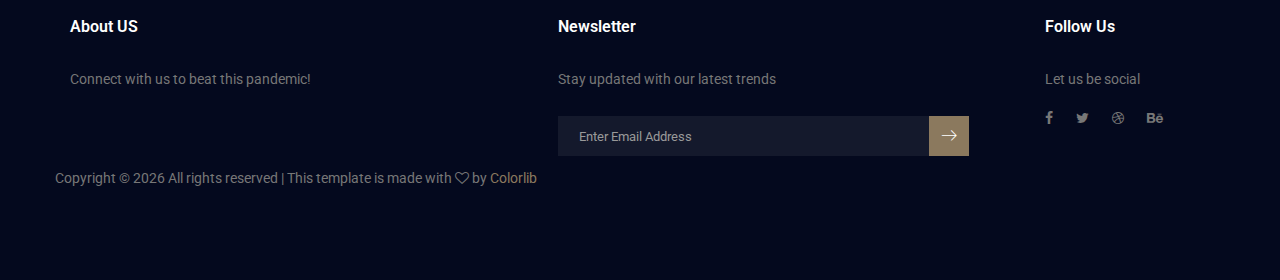
==== commit b8642b13: "updated landing page" ====
--- a/index.html
+++ b/index.html
@@ -5,8 +5,8 @@
 	<!-- Required meta tags -->
 	<meta charset="utf-8">
 	<meta name="viewport" content="width=device-width, initial-scale=1, shrink-to-fit=no">
-	<link rel="icon" href="img/favicon.png" type="image/png">
-	<title>Kare Charity</title>
+	<!-- <link rel="icon" href="img/logo.png" type="image/png"> -->
+	<title>ASILI</title>
 	<!-- Bootstrap CSS -->
 	<link rel="stylesheet" href="css/bootstrap.css">
 	<link rel="stylesheet" href="vendors/linericon/style.css">
@@ -53,7 +53,7 @@
 									</li>
 									<li class="nav-item submenu dropdown">
 										<a href="#" class="nav-link dropdown-toggle" data-toggle="dropdown"
-											role="button" aria-haspopup="true" aria-expanded="false">Purchase</a>
+											role="button" aria-haspopup="true" aria-expanded="false">Buy</a>
 										<ul class="dropdown-menu">
 											<li class="nav-item">
 												<a class="nav-link" href="about.html">Face Mask</a>
@@ -67,10 +67,16 @@
 										</ul>
 									</li>
 									<li class="nav-item">
+										<a class="nav-link" href="contact.html">Sell</a>
+									</li>
+									<li class="nav-item">
+										<a class="nav-link" href="contact.html">Fund</a>
+									</li>
+									<li class="nav-item">
 										<a class="nav-link" href="contact.html">Contact</a>
 									</li>
 									<li class="nav-item">
-										<a class="main_btn" href="donation.html">donate now</a>
+										<a class="main_btn" href="donation.html">Sign In</a>
 									</li>
 								</ul>
 							</div>
@@ -88,11 +94,11 @@
 		<div class="banner_inner d-flex align-items-center">
 			<div class="container">
 				<div class="banner_content row">
-					<div class="offset-lg-2 col-lg-8">
+					<!-- <div class="offset-lg-2 col-lg-8">
 						<p style="font-size: 22px">Purchase PPEs, Save lives!</p>
 						<a class="main_btn mr-10" href="#">Purchase</a>
 						<a class="white_bg_btn" href="#">About US</a>
-					</div>
+					</div> -->
 				</div>
 			</div>
 		</div>
@@ -101,7 +107,7 @@
 
 
 	<!--================ Start important-points section =================-->
-	<section class="donation_details pad_top">
+	<!-- <section class="donation_details pad_top">
 		<div class="container">
 			<div class="row">
 				<div class="col-lg-3 col-md-6 single_donation_box">
@@ -134,199 +140,68 @@
 				</div>
 			</div>
 		</div>
-	</section>
+	</section> -->
 	<!--================ End important-points section =================-->
 
 	<!--================ Start Our Major Cause section =================-->
-	<section class="our_major_cause section_gap">
+	<section class=" section_gap">
 		<div class="container">
-			<div class="row justify-content-center section-title-wrap">
-				<div class="col-lg-12">
-					<h1>Our Major Causes</h1>
-					<p>
-						The French Revolution constituted for the conscience of the dominant aristocratic class a fall
-						from innocence the natural
-						chain of events.
-					</p>
-				</div>
-			</div>
 
 			<div class="row">
 				<div id="our-major-cause" class="owl-carousel">
 					<div class="card">
+							<a style="height:50%;width:50%;align-self: center" href="#" class="main_btn2">Buy PPE</a>
+
 						<div class="card-body">
 							<figure>
 								<img class="card-img-top img-fluid" src="img/donation/d1.jpg" alt="Card image cap">
 							</figure>
-							<div class="progress">
-								<div class="progress-bar" role="progressbar" aria-valuenow="76" aria-valuemin="0"
-									aria-valuemax="100" style="width: 76%;">
-									<span>Funded 76%</span>
-								</div>
-							</div>
 							<div class="card_inner_body">
 								<div class="card-body-top">
-									<span>Raised: $7,689</span> / $10,000
 								</div>
-								<h4 class="card-title">Did not find your Package</h4>
-								<p class="card-text">inappropriate behavior is often laughed off as “boys will be boys,”
-									women face higher conduct standards especially
-									in the workplace that’s why it’s crucial.
+								<h4 class="card-title">Purchase PPE</h4>
+								<p class="card-text">Need the personal protection kits specifically face masks? Submit the order of
 								</p>
-								<a href="#" class="main_btn2">donate here</a>
 							</div>
 						</div>
 					</div>
 
 					<div class="card">
+							<a style="height:50%;width:50%;align-self: center" href="#" class="main_btn2">Sell PPE</a>
+
 						<div class="card-body">
 							<figure>
 								<img class="card-img-top img-fluid" src="img/donation/d2.jpg" alt="Card image cap">
 							</figure>
-							<div class="progress">
-								<div class="progress-bar" role="progressbar" aria-valuenow="76" aria-valuemin="0"
-									aria-valuemax="100" style="width: 76%;">
-									<span>Funded 76%</span>
-								</div>
-							</div>
 							<div class="card_inner_body">
 								<div class="card-body-top">
-									<span>Raised: $7,689</span> / $10,000
 								</div>
-								<h4 class="card-title">Did not find your Package</h4>
-								<p class="card-text">inappropriate behavior is often laughed off as “boys will be boys,”
-									women face higher conduct standards especially
-									in the workplace that’s why it’s crucial.
+								<h4 class="card-title">Sell kits</h4>
+								<p class="card-text">Already in production for PPE kits! Register to sell the kits to the needful.
 								</p>
-								<a href="#" class="main_btn2">donate here</a>
 							</div>
 						</div>
 					</div>
 
 					<div class="card">
+							<a style="height:50%;width:50%;align-self: center" href="#" class="main_btn2">Fund PPE</a>
+
 						<div class="card-body">
+
 							<figure>
 								<img class="card-img-top img-fluid" src="img/donation/d3.jpg" alt="Card image cap">
 							</figure>
-							<div class="progress">
-								<div class="progress-bar" role="progressbar" aria-valuenow="76" aria-valuemin="0"
-									aria-valuemax="100" style="width: 76%;">
-									<span>Funded 76%</span>
+								<div class="card_inner_body">
+								<div class="card-body-top">
 								</div>
+								<h4 class="card-title">Fundraise</h4>
+								<p class="card-text">We need funds to tranform the manufacturers to produce more required PPEs.
+								</p>
+								
 							</div>
-							<div class="card_inner_body">
-								<div class="card-body-top">
-									<span>Raised: $7,689</span> / $10,000
-								</div>
-								<h4 class="card-title">Did not find your Package</h4>
-								<p class="card-text">inappropriate behavior is often laughed off as “boys will be boys,”
-									women face higher conduct standards especially
-									in the workplace that’s why it’s crucial.
-								</p>
-								<a href="#" class="main_btn2">donate here</a>
-							</div>
-						</div>
-					</div>
-
-					<div class="card">
-						<div class="card-body">
-							<figure>
-								<img class="card-img-top img-fluid" src="img/donation/d2.jpg" alt="Card image cap">
-							</figure>
-							<div class="progress">
-								<div class="progress-bar" role="progressbar" aria-valuenow="76" aria-valuemin="0"
-									aria-valuemax="100" style="width: 76%;">
-									<span>Funded 76%</span>
-								</div>
-							</div>
-							<div class="card_inner_body">
-								<div class="card-body-top">
-									<span>Raised: $7,689</span> / $10,000
-								</div>
-								<h4 class="card-title">Did not find your Package</h4>
-								<p class="card-text">inappropriate behavior is often laughed off as “boys will be boys,”
-									women face higher conduct standards especially
-									in the workplace that’s why it’s crucial.
-								</p>
-								<a href="#" class="main_btn2">donate here</a>
-							</div>
-						</div>
-					</div>
-
-					<div class="card">
-						<div class="card-body">
-							<figure>
-								<img class="card-img-top img-fluid" src="img/donation/d3.jpg" alt="Card image cap">
-							</figure>
-							<div class="progress">
-								<div class="progress-bar" role="progressbar" aria-valuenow="76" aria-valuemin="0"
-									aria-valuemax="100" style="width: 76%;">
-									<span>Funded 76%</span>
-								</div>
-							</div>
-							<div class="card_inner_body">
-								<div class="card-body-top">
-									<span>Raised: $7,689</span> / $10,000
-								</div>
-								<h4 class="card-title">Did not find your Package</h4>
-								<p class="card-text">inappropriate behavior is often laughed off as “boys will be boys,”
-									women face higher conduct standards especially
-									in the workplace that’s why it’s crucial.
-								</p>
-								<a href="#" class="main_btn2">donate here</a>
-							</div>
-						</div>
-					</div>
-
-					<div class="card">
-						<div class="card-body">
-							<figure>
-								<img class="card-img-top img-fluid" src="img/donation/d1.jpg" alt="Card image cap">
-							</figure>
-							<div class="progress">
-								<div class="progress-bar" role="progressbar" aria-valuenow="76" aria-valuemin="0"
-									aria-valuemax="100" style="width: 76%;">
-									<span>Funded 76%</span>
-								</div>
-							</div>
-							<div class="card_inner_body">
-								<div class="card-body-top">
-									<span>Raised: $7,689</span> / $10,000
-								</div>
-								<h4 class="card-title">Did not find your Package</h4>
-								<p class="card-text">inappropriate behavior is often laughed off as “boys will be boys,”
-									women face higher conduct standards especially
-									in the workplace that’s why it’s crucial.
-								</p>
-								<a href="#" class="main_btn2">donate here</a>
-							</div>
-						</div>
-					</div>
-
-					<div class="card">
-						<div class="card-body">
-							<figure>
-								<img class="card-img-top img-fluid" src="img/donation/d2.jpg" alt="Card image cap">
-							</figure>
-							<div class="progress">
-								<div class="progress-bar" role="progressbar" aria-valuenow="76" aria-valuemin="0"
-									aria-valuemax="100" style="width: 76%;">
-									<span>Funded 76%</span>
-								</div>
-							</div>
-							<div class="card_inner_body">
-								<div class="card-body-top">
-									<span>Raised: $7,689</span> / $10,000
-								</div>
-								<h4 class="card-title">Did not find your Package</h4>
-								<p class="card-text">inappropriate behavior is often laughed off as “boys will be boys,”
-									women face higher conduct standards especially
-									in the workplace that’s why it’s crucial.
-								</p>
-								<a href="#" class="main_btn2">donate here</a>
-							</div>
-						</div>
-					</div>
+						</div>
+					</div>
+
 				</div>
 			</div>
 		</div>
@@ -334,110 +209,10 @@
 	<!--================ Ens Our Major Cause section =================-->
 
 	<!--================ Start Make Donation Area =================-->
-	<section class="make_donation section_gap">
-		<div class="container">
-			<div class="row justify-content-start section-title-wrap">
-				<div class="col-lg-12">
-					<h1>Make a Donation Today</h1>
-					<p>
-						Las Vegas has more than 100,000 hotel rooms to choose from. There is something for every budget,
-						and enough.
-					</p>
-				</div>
-			</div>
-
-			<div class="donate_now_wrapper">
-				<form>
-					<div class="row">
-						<div class="col-lg-4">
-							<div class="donate_box mb-30">
-								<div class="form-check">
-									<input type="radio" class="form-check-input" name="donation" id="ten_doller">
-									<label class="form-check-label d-flex justify-content-between" for="ten_doller">
-										<div class="label_text">
-											$10.00
-										</div>
-										<div class="label_text">
-											USD
-										</div>
-									</label>
-								</div>
-							</div>
-						</div>
-
-						<div class="col-lg-4">
-							<div class="donate_box mb-30">
-								<div class="form-check">
-									<input type="radio" class="form-check-input" name="donation" id="fifty_doller">
-									<label class="form-check-label d-flex justify-content-between" for="fifty_doller">
-										<div class="label_text">
-											$50.00
-										</div>
-										<div class="label_text">
-											USD
-										</div>
-									</label>
-								</div>
-							</div>
-						</div>
-
-						<div class="col-lg-4">
-							<div class="donate_box mb-30">
-								<div class="form-check">
-									<input type="radio" class="form-check-input" name="donation" id="hundred_doller">
-									<label class="form-check-label d-flex justify-content-between" for="hundred_doller">
-										<div class="label_text">
-											$100.00
-										</div>
-										<div class="label_text">
-											USD
-										</div>
-									</label>
-								</div>
-							</div>
-						</div>
-
-						<div class="col-lg-4">
-							<div class="donate_box">
-								<div class="form-check">
-									<input type="radio" class="form-check-input" name="donation" id="two_fifty__doller">
-									<label class="form-check-label d-flex justify-content-between"
-										for="two_fifty__doller">
-										<div class="label_text">
-											$250.00
-										</div>
-										<div class="label_text">
-											USD
-										</div>
-									</label>
-								</div>
-							</div>
-						</div>
-
-						<div class="col-lg-4">
-							<div class="donate_box">
-								<div class="form-group">
-									<input type="text" placeholder="Others" onfocus="this.placeholder = ''"
-										onblur="this.placeholder = 'Others'" class="form-control">
-									<span class="fs-14">USD</span>
-								</div>
-							</div>
-						</div>
-
-						<div class="col-lg-4">
-							<div class="donate_box">
-								<button type="submit" class="main_btn w-100">donate now</button>
-							</div>
-						</div>
-					</div>
-				</form>
-			</div>
-		</div>
-	</section>
 	<!--================ End Make Donation Area =================-->
 
 	<!--================ Start Clients Logo Area =================-->
-	<section class="clients_logo_area section_gap">
+	<!-- <section class="clients_logo_area section_gap">
 		<div class="container">
 			<div class="clients_slider owl-carousel">
 				<div class="item">
@@ -457,175 +232,10 @@
 				</div>
 			</div>
 		</div>
-	</section>
+	</section> -->
 	<!--================ End Clients Logo Area =================-->
 
 	<!--================ Support Campaign Area =================-->
-	<section class="support_campaign pad_bottom">
-		<div class="container">
-			<div class="row justify-content-center section-title-wrap">
-				<div class="col-lg-12">
-					<h1>Support a campaign or fundraiser</h1>
-					<p>
-						The French Revolution constituted for the conscience of the dominant aristocratic class a fall
-						from innocence the natural
-						chain of events.
-					</p>
-				</div>
-			</div>
-
-			<div class="row">
-				<div class="col-lg-6 mb-30">
-					<div class="campaign_box">
-						<div class="camppaign d-flex">
-							<div class="img-box">
-								<img class="img-fluid" src="img/donation/sc1.jpg" alt="">
-							</div>
-
-							<div>
-								<h4>Help for cancer victims</h4>
-								<h4>USD 22,563</h4>
-							</div>
-						</div>
-
-						<div class="progress">
-							<div class="progress-bar" role="progressbar" aria-valuenow="76" aria-valuemin="0"
-								aria-valuemax="100" style="width: 76%;">
-								<span>Funded 76%</span>
-							</div>
-						</div>
-					</div>
-				</div>
-
-				<div class="col-lg-6 mb-30">
-					<div class="campaign_box">
-						<div class="camppaign d-flex">
-							<div class="img-box">
-								<img class="img-fluid" src="img/donation/sc1.jpg" alt="">
-							</div>
-
-							<div>
-								<h4>Help for cancer victims</h4>
-								<h4>USD 22,563</h4>
-							</div>
-						</div>
-
-						<div class="progress">
-							<div class="progress-bar" role="progressbar" aria-valuenow="76" aria-valuemin="0"
-								aria-valuemax="100" style="width: 76%;">
-								<span>Funded 76%</span>
-							</div>
-						</div>
-					</div>
-				</div>
-
-				<div class="col-lg-6 mb-30">
-					<div class="campaign_box">
-						<div class="camppaign d-flex">
-							<div class="img-box">
-								<img class="img-fluid" src="img/donation/sc1.jpg" alt="">
-							</div>
-
-							<div>
-								<h4>Help for cancer victims</h4>
-								<h4>USD 22,563</h4>
-							</div>
-						</div>
-
-						<div class="progress">
-							<div class="progress-bar" role="progressbar" aria-valuenow="76" aria-valuemin="0"
-								aria-valuemax="100" style="width: 76%;">
-								<span>Funded 76%</span>
-							</div>
-						</div>
-					</div>
-				</div>
-
-				<div class="col-lg-6 mb-30">
-					<div class="campaign_box">
-						<div class="camppaign d-flex">
-							<div class="img-box">
-								<img class="img-fluid" src="img/donation/sc1.jpg" alt="">
-							</div>
-
-							<div>
-								<h4>Help for cancer victims</h4>
-								<h4>USD 22,563</h4>
-							</div>
-						</div>
-
-						<div class="progress">
-							<div class="progress-bar" role="progressbar" aria-valuenow="76" aria-valuemin="0"
-								aria-valuemax="100" style="width: 76%;">
-								<span>Funded 76%</span>
-							</div>
-						</div>
-					</div>
-				</div>
-
-				<div class="col-lg-6">
-					<div class="campaign_box">
-						<div class="camppaign d-flex">
-							<div class="img-box">
-								<img class="img-fluid" src="img/donation/sc1.jpg" alt="">
-							</div>
-
-							<div>
-								<h4>Help for cancer victims</h4>
-								<h4>USD 22,563</h4>
-							</div>
-						</div>
-
-						<div class="progress">
-							<div class="progress-bar" role="progressbar" aria-valuenow="76" aria-valuemin="0"
-								aria-valuemax="100" style="width: 76%;">
-								<span>Funded 76%</span>
-							</div>
-						</div>
-					</div>
-				</div>
-
-				<div class="col-lg-6">
-					<div class="campaign_box">
-						<div class="camppaign d-flex">
-							<div class="img-box">
-								<img class="img-fluid" src="img/donation/sc1.jpg" alt="">
-							</div>
-
-							<div>
-								<h4>Help for cancer victims</h4>
-								<h4>USD 22,563</h4>
-							</div>
-						</div>
-
-						<div class="progress">
-							<div class="progress-bar" role="progressbar" aria-valuenow="76" aria-valuemin="0"
-								aria-valuemax="100" style="width: 76%;">
-								<span>Funded 76%</span>
-							</div>
-						</div>
-					</div>
-				</div>
-			</div>
-		</div>
-	</section>
-	<!--================ End Support Campaing Area =================-->
-
-	<!--================ Start Experience Area =================-->
-	<section class="experience_donation section_gap">
-		<div class="container">
-			<div class="row align-items-center justify-content-center">
-				<div class="col-lg-12">
-					<h1>Experience How your Donation Can Reach</h1>
-					<p>he French Revolution constituted for the conscience of the dominant aristocratic class a fall
-						from innocence, and upturning
-						of the natural chain of events that resounded.</p>
-					<a href="#" class="main_btn2 mr-10">make donation now</a>
-					<a href="#" class="main_btn2">Create Fundraising today</a>
-				</div>
-			</div>
-		</div>
-	</section>
 	<!--================ End Experience Area =================-->
 
 	<!--================ Start Footer Area  =================-->
@@ -634,10 +244,9 @@
 			<div class="row">
 				<div class="col-lg-5  col-md-6 col-sm-6">
 					<div class="single-footer-widget">
-						<h6 class="footer_title">About Me</h6>
+						<h6 class="footer_title">About US</h6>
 						<p>
-							Do you want to be even more successful? Learn to love learning and growth. The more effort
-							you put into improving your skills,
+						Connect with us to beat this pandemic!
 						</p>
 					</div>
 				</div>
@@ -684,8 +293,8 @@
 				</div>
 			</div>
 
-			<div class="row">
-				<div class="col-lg-12">
+			<div style="align-self: center" class="row">
+				<div>
 					<p class="copyright">
 						<!-- Link back to Colorlib can't be removed. Template is licensed under CC BY 3.0. -->
 						Copyright &copy;
--- a/css/style.css
+++ b/css/style.css
@@ -136,10 +136,10 @@
   width: 100% !important; }
 
 .section_gap {
-  padding: 120px 0px; }
+  padding: 90px 0px; }
   @media (max-width: 1224px) {
     .section_gap {
-      padding: 50px 0px; } }
+      padding: 30px 0px; } }
 
 .section_gap_custom {
   padding: 120px 0px 90px; }
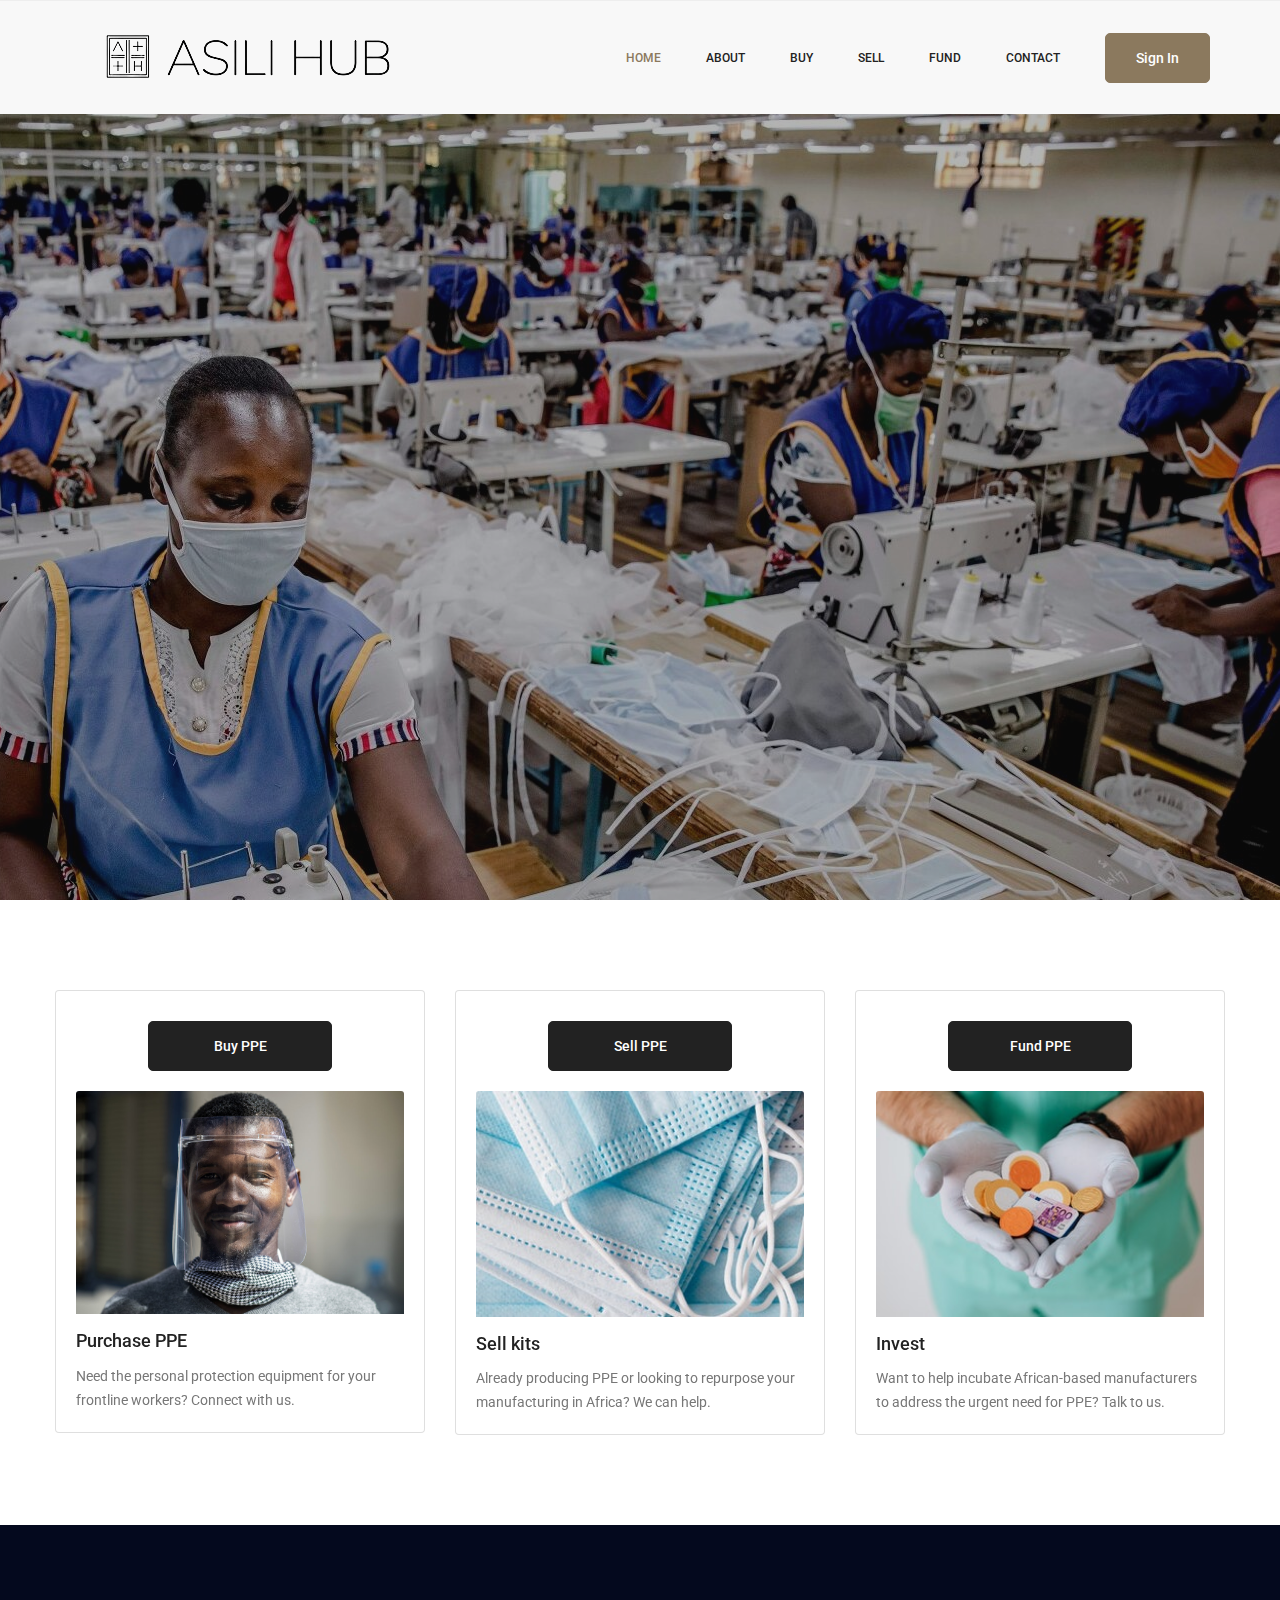
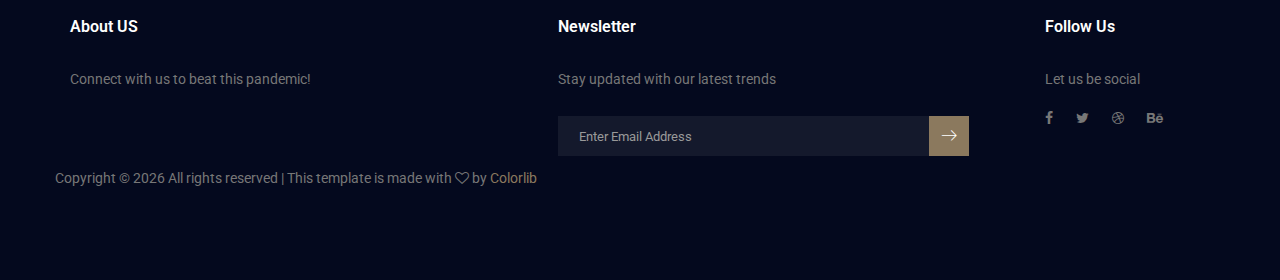
==== commit a31146fc: "updated buy forms" ====
--- a/index.html
+++ b/index.html
@@ -49,34 +49,34 @@
 										<a class="nav-link" href="index.html">Home</a>
 									</li>
 									<li class="nav-item ">
-										<a class="nav-link" href="causes.html">About</a>
+										<a class="nav-link" href="#">About</a>
 									</li>
 									<li class="nav-item submenu dropdown">
 										<a href="#" class="nav-link dropdown-toggle" data-toggle="dropdown"
 											role="button" aria-haspopup="true" aria-expanded="false">Buy</a>
 										<ul class="dropdown-menu">
 											<li class="nav-item">
-												<a class="nav-link" href="about.html">Face Mask</a>
+												<a class="nav-link" href="buyfacemask.html">Face Mask</a>
 											</li>
 											<li class="nav-item">
-												<a class="nav-link" href="donation.html">Hand gloves</a>
+												<a class="nav-link" href="#">Hand gloves</a>
 											</li>
 											<li class="nav-item">
-												<a class="nav-link" href="elements.html">Face shield</a>
+												<a class="nav-link" href="#">Face shield</a>
 											</li>
 										</ul>
 									</li>
 									<li class="nav-item">
-										<a class="nav-link" href="contact.html">Sell</a>
+										<a class="nav-link" href="#">Sell</a>
 									</li>
 									<li class="nav-item">
-										<a class="nav-link" href="contact.html">Fund</a>
+										<a class="nav-link" href="#">Fund</a>
 									</li>
 									<li class="nav-item">
-										<a class="nav-link" href="contact.html">Contact</a>
+										<a class="nav-link" href="#">Contact</a>
 									</li>
 									<li class="nav-item">
-										<a class="main_btn" href="donation.html">Sign In</a>
+										<a class="main_btn" href="#">Sign In</a>
 									</li>
 								</ul>
 							</div>
@@ -160,7 +160,7 @@
 								<div class="card-body-top">
 								</div>
 								<h4 class="card-title">Purchase PPE</h4>
-								<p class="card-text">Need the personal protection kits specifically face masks? Submit the order of
+								<p class="card-text">Need the personal protection equipment for your frontline workers? Connect with us.
 								</p>
 							</div>
 						</div>
@@ -177,7 +177,7 @@
 								<div class="card-body-top">
 								</div>
 								<h4 class="card-title">Sell kits</h4>
-								<p class="card-text">Already in production for PPE kits! Register to sell the kits to the needful.
+								<p class="card-text">Already producing PPE or looking to repurpose your manufacturing in Africa? We can help.
 								</p>
 							</div>
 						</div>
@@ -194,8 +194,8 @@
 								<div class="card_inner_body">
 								<div class="card-body-top">
 								</div>
-								<h4 class="card-title">Fundraise</h4>
-								<p class="card-text">We need funds to tranform the manufacturers to produce more required PPEs.
+								<h4 class="card-title">Invest</h4>
+								<p class="card-text">Want to help incubate African-based manufacturers to address the urgent need for PPE? Talk to us.
 								</p>
 								
 							</div>
